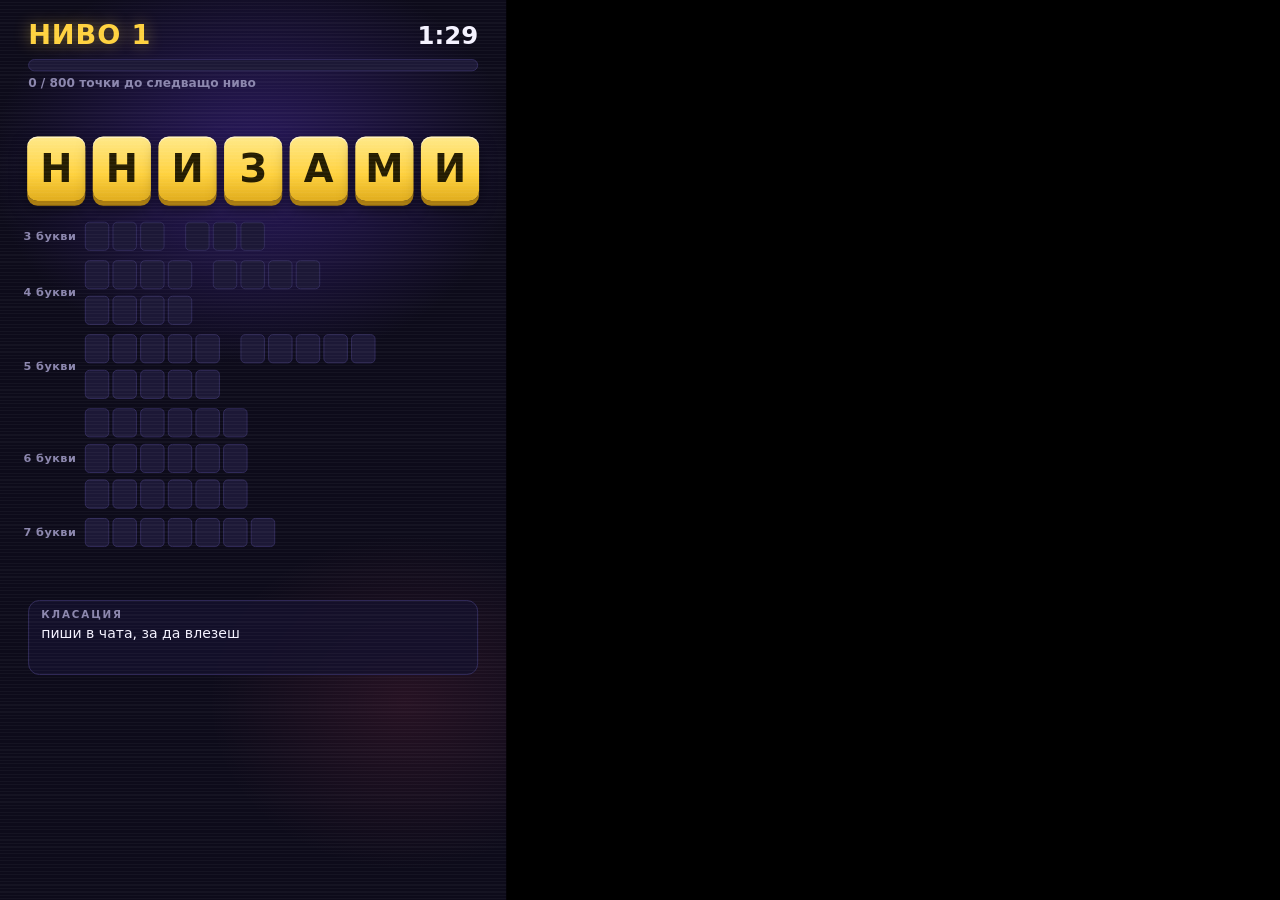
==== game/index.html @ 533e3a74 "Пускане през HTTP за браузър източници, които не приемат файлов път OBS има отметка "Local file" и п" ====
<!DOCTYPE html>
<html lang="bg">
<head>
<meta charset="utf-8">
<title>Думички</title>
<!-- Празна иконка: иначе браузърът иска favicon.ico и оставя 404 в
     конзолата, а точно там се гледа при проверка на чата. -->
<link rel="icon" href="data:,">
<link rel="stylesheet" href="css/overlay.css">
</head>
<body>

<div id="stage">

  <div id="header">
    <div id="level-row">
      <div id="level-name">НИВО 1</div>
      <div id="timer">1:30</div>
    </div>
    <div id="progress-track"><div id="progress-fill"></div></div>
    <div id="progress-label"></div>
  </div>

  <div id="stack"></div>

  <div id="streak">
    <div id="streak-count">0</div>
    <div id="streak-label">ПОРЕДИЦА</div>
  </div>

  <div id="slots"></div>

  <div id="ticker"></div>

  <div id="board">
    <div id="board-title">КЛАСАЦИЯ</div>
    <div id="board-content"></div>
  </div>

  <!-- Паузата между нивата -->
  <section id="intermission">
    <div id="confetti"></div>

    <div id="im-headline">КРАЙ НА</div>
    <div id="im-level">НИВО 1</div>

    <div class="im-panel">
      <h2 id="im-level-title">ТОП 5 ЗА НИВОТО</h2>
      <div id="im-level-rows"></div>
    </div>

    <div class="im-panel second">
      <h2>ОБЩО ОТ НАЧАЛОТО</h2>
      <div id="im-total-rows"></div>
    </div>

    <div id="im-countdown">следващо ниво след <b id="im-seconds">10</b></div>
  </section>

  <div id="flyers"></div>

  <div id="safe-area">
    <div class="zone bottom">интерфейсът на TikTok</div>
    <div class="zone rail">лента</div>
  </div>

</div>

<!-- Данни и ядро -->
<script src="config.js"></script>
<script src="data/dictionary.js"></script>
<script src="js/core/normalize.js"></script>
<script src="js/core/shlyokavitsa.js"></script>
<script src="js/core/dictionary.js"></script>
<script src="js/core/stack.js"></script>
<script src="js/core/round.js"></script>

<!-- Чат -->
<script src="js/chat/chat.js"></script>
<script src="js/chat/adapter-tikfinity.js"></script>
<script src="js/chat/adapter-tiktoklive.js"></script>
<script src="js/chat/adapter-mock.js"></script>

<!-- Игра и интерфейс -->
<script src="js/game/leaderboard.js"></script>
<script src="js/game/game.js"></script>
<script src="js/ui/audio.js"></script>
<script src="js/ui/overlay.js"></script>
<script src="js/ui/intermission.js"></script>

<script>
(function () {
  "use strict";

  var cfg = window.DUMICHKI_CONFIG;

  // Адресът може да пренастрои източника, без да се пипа config.js -
  // удобно е за проба: index.html?source=mock
  var params = new URLSearchParams(location.search);
  ["source", "host"].forEach(function (key) {
    if (params.get(key)) { cfg.chat[key] = params.get(key); }
  });
  if (params.get("port")) { cfg.chat.port = Number(params.get("port")); }
  if (params.get("debug")) { cfg.chat.debug = true; }
  if (params.get("safe")) { cfg.showSafeArea = true; }
  if (params.get("mute")) { cfg.audio.enabled = false; }

  var dict = new Dumichki.Dictionary(DUMICHKI_DATA);
  var game = new Dumichki.Game(dict, cfg);

  var sounds = new Dumichki.Sounds(cfg).load([
    "word", "hint", "shuffle", "level-up", "round-end", "round-clear", "countdown"
  ]);

  new Dumichki.Overlay(game, cfg, sounds).bind();
  new Dumichki.Intermission(game, cfg, sounds).bind();

  var chat = Dumichki.Chat.create({
    source: cfg.chat.source,
    host: cfg.chat.host,
    port: cfg.chat.port,
    debug: cfg.chat.debug,
    // Мнимият чат пита играта какво още се търси.
    mockWords: function () { return game.remaining(); }
  });

  chat.on("message", function (event) {
    game.handleChat(event);
  });

  chat.on("status", function (event) {
    console.log("[чат] " + event.state + " — " + event.source +
      (event.detail ? " (" + event.detail + ")" : ""));
  });

  game.start();
  chat.connect();

  // За ръчна проверка от конзолата: chat.say("иван", "яко")
  window.game = game;
  window.chat = chat;
})();
</script>
</body>
</html>
---- game/css/overlay.css ----
/* Думички - вертикален overlay 1080x1920.
 *
 * Зоните са премерени спрямо това, което TikTok закрива:
 *   долните ~480 px  - коментари и бутони
 *   дясната лента    - профил, сърца, споделяне (горе-долу от 40% до 85%)
 * Затова нищо важно не слиза под 1440 px и нищо не се лепи за десния ръб
 * в средната височина.
 *
 *   40 - 210     ниво, прогрес, таймер
 *   250 - 470    стойката
 *   500 - 1160   слотовете с думите   <- най-важната зона
 *   1180 - 1260  лента с последните познати
 *   1280 - 1440  класация
 *   под 1440     нищо
 */

* { margin: 0; padding: 0; box-sizing: border-box; }

html, body {
  width: 100%; height: 100%;
  overflow: hidden;
  background: #000;
}

#stage {
  position: absolute;
  top: 0; left: 0;
  width: 1080px; height: 1920px;
  transform-origin: top left;
  font-family: var(--font);
  color: var(--text);
  background:
    radial-gradient(900px 700px at 50% 18%, var(--bg-glow) 0%, transparent 62%),
    radial-gradient(700px 600px at 80% 78%, rgba(255, 77, 109, 0.10) 0%, transparent 60%),
    var(--bg);
  overflow: hidden;
}

/* Леко зърно, за да не изглежда градиентът като найлон. */
#stage::after {
  content: "";
  position: absolute; inset: 0;
  pointer-events: none;
  opacity: 0.035;
  background-image: repeating-linear-gradient(
    0deg, #fff 0 1px, transparent 1px 3px);
}

/* --- Горе: ниво, прогрес, таймер ---------------------------------------- */

#header {
  position: absolute;
  top: 40px; left: 60px; right: 60px;
  height: 170px;
}

#level-row {
  display: flex;
  align-items: baseline;
  justify-content: space-between;
}

#level-name {
  font-size: 58px;
  font-weight: 800;
  letter-spacing: 2px;
  color: var(--accent);
  text-shadow: 0 0 34px rgba(255, 210, 63, 0.45);
}

#timer {
  font-size: 52px;
  font-weight: 800;
  font-variant-numeric: tabular-nums;
  color: var(--text);
}
#timer.low {
  color: var(--hot);
  animation: pulse-soft 0.85s ease-in-out infinite;
}

#progress-track {
  position: relative;
  margin-top: 18px;
  height: 26px;
  border-radius: 13px;
  background: var(--slot);
  border: 2px solid var(--slot-edge);
  overflow: hidden;
}

#progress-fill {
  height: 100%;
  width: 0;
  border-radius: 13px;
  background: linear-gradient(90deg, var(--accent) 0%, var(--accent-soft) 100%);
  box-shadow: 0 0 26px rgba(255, 210, 63, 0.55);
  transition: width 0.45s cubic-bezier(0.22, 1, 0.36, 1);
}

#progress-label {
  margin-top: 10px;
  font-size: 26px;
  font-weight: 600;
  color: var(--dim);
}

/* --- Стойката ------------------------------------------------------------ */

#stack {
  position: absolute;
  top: 250px; left: 0; right: 0;
  height: 220px;
  display: flex;
  justify-content: center;
  align-items: center;
  gap: 16px;
}

.tile {
  width: 124px; height: 138px;
  display: flex;
  align-items: center;
  justify-content: center;
  font-size: 82px;
  font-weight: 800;
  color: #241c00;
  background: linear-gradient(180deg, var(--accent-soft) 0%, var(--accent) 58%, #e0ac1c 100%);
  border-radius: 22px;
  box-shadow:
    0 10px 0 #a97c10,
    0 16px 34px rgba(0, 0, 0, 0.5),
    inset 0 3px 0 rgba(255, 255, 255, 0.6);
  /* Разбъркването мести плочките между тези позиции. */
  transition: transform 0.5s cubic-bezier(0.34, 1.4, 0.5, 1);
}

.tile.dimmed {
  opacity: 0.35;
  transform: scale(0.94);
}

/* --- Слотовете с думите -------------------------------------------------- */

/* Дясната колона е оставена празна за брояча на поредицата. */
#slots {
  position: absolute;
  top: 500px; left: 50px; right: 210px;
  height: 640px;
  display: flex;
  flex-direction: column;
  /* Групите са от три до пет според рунда - центрирането държи блока в
     средата на екрана, вместо да оставя дупка отдолу. */
  justify-content: center;
  gap: 20px;
}

.group {
  display: flex;
  align-items: center;
  gap: 18px;
}

.group-label {
  flex: 0 0 104px;
  text-align: right;
  white-space: nowrap;
  font-size: 24px;
  font-weight: 700;
  color: var(--dim);
  letter-spacing: 1px;
}

/* Разстоянието между две думи е много по-голямо от това между буквите -
   иначе "АКО ЕТО КОЕ" се чете като една дума. */
.group-words {
  display: flex;
  flex-wrap: wrap;
  gap: 14px 44px;
}

.word {
  position: relative;
  display: flex;
  gap: 7px;
}

.box {
  width: 52px; height: 62px;
  display: flex;
  align-items: center;
  justify-content: center;
  font-size: 34px;
  font-weight: 800;
  color: transparent;
  background: var(--slot);
  border: 2px solid var(--slot-edge);
  border-radius: 10px;
}

/* Буква, дадена като намек - видима, но не празнува. */
.box.hinted {
  color: var(--dim);
  border-color: var(--dim);
  border-style: dashed;
}

.box.filled {
  color: #05230f;
  background: linear-gradient(180deg, #8df0ae 0%, var(--success) 100%);
  border-color: #2f9c58;
  box-shadow: 0 0 20px rgba(74, 222, 128, 0.4);
}

.box.pop {
  animation: box-pop 0.42s cubic-bezier(0.3, 1.6, 0.45, 1);
}

/* Думите, които никой не позна - показват се в края на рунда. */
.box.missed {
  color: #6f6a8e;
  background: #16132c;
  border-color: #2a2450;
}

.word-owner {
  position: absolute;
  left: 50%;
  top: -34px;
  transform: translateX(-50%);
  white-space: nowrap;
  font-size: 25px;
  font-weight: 700;
  color: var(--success);
  text-shadow: 0 2px 10px rgba(0, 0, 0, 0.8);
  animation: owner-life 3s ease-out forwards;
  pointer-events: none;
}

/* --- Броячът на поредицата ----------------------------------------------- */

/* Вдясно от слотовете, но над лентата на TikTok, която тръгва към 40%
   височина. Не се качва при стойката - там плочките стигат до ръба. */
#streak {
  position: absolute;
  top: 508px; right: 24px;
  width: 162px;
  text-align: center;
  opacity: 0;
  transform: scale(0.7);
  transition: opacity 0.3s ease, transform 0.3s cubic-bezier(0.34, 1.5, 0.5, 1);
}
#streak.on { opacity: 1; transform: scale(1); }

#streak-count {
  font-size: 76px;
  font-weight: 800;
  line-height: 1;
  color: var(--hot);
  text-shadow: 0 0 30px rgba(255, 77, 109, 0.6);
}
#streak-label {
  font-size: 22px;
  font-weight: 700;
  letter-spacing: 3px;
  color: var(--dim);
}
#streak.bump #streak-count { animation: streak-bump 0.45s cubic-bezier(0.3, 1.7, 0.4, 1); }

/* --- Лентата с последните познати ---------------------------------------- */

#ticker {
  position: absolute;
  top: 1168px; left: 60px; right: 60px;
  height: 72px;
  display: flex;
  align-items: center;
  gap: 12px;
  overflow: hidden;
}

.ticker-item {
  display: flex;
  align-items: baseline;
  gap: 9px;
  padding: 9px 18px;
  background: var(--panel);
  border: 2px solid var(--slot-edge);
  border-radius: 999px;
  font-size: 25px;
  white-space: nowrap;
  animation: ticker-in 0.4s cubic-bezier(0.3, 1.4, 0.5, 1);
}
.ticker-item b { color: var(--success); font-weight: 800; }
.ticker-item span { color: var(--dim); }

/* --- Класацията по време на игра ----------------------------------------- */

#board {
  position: absolute;
  top: 1280px; left: 60px; right: 60px;
  height: 160px;
  padding: 16px 26px;
  background: var(--panel);
  border: 2px solid var(--slot-edge);
  border-radius: 24px;
}

#board-title {
  font-size: 22px;
  font-weight: 700;
  letter-spacing: 4px;
  color: var(--dim);
  margin-bottom: 8px;
}

.board-row {
  display: flex;
  align-items: baseline;
  gap: 14px;
  font-size: 30px;
  line-height: 1.42;
}
.board-row .pos { width: 40px; font-weight: 800; color: var(--accent); }
.board-row .who { flex: 1; overflow: hidden; text-overflow: ellipsis; white-space: nowrap; }
.board-row .pts { font-weight: 800; font-variant-numeric: tabular-nums; }

/* --- Паузата между нивата ------------------------------------------------ */

#intermission {
  position: absolute;
  inset: 0;
  z-index: 40;
  display: none;
  flex-direction: column;
  align-items: center;
  padding: 150px 70px 0;
  background:
    radial-gradient(760px 620px at 50% 30%, rgba(60, 36, 130, 0.96) 0%, rgba(13, 11, 26, 0.98) 62%),
    rgba(13, 11, 26, 0.97);
}
#intermission.on { display: flex; animation: fade-in 0.45s ease; }

/* Всичко освен конфетите стои над тях. */
#im-headline, #im-level, .im-panel, #im-countdown { position: relative; z-index: 1; }

#im-headline {
  font-size: 40px;
  font-weight: 700;
  letter-spacing: 7px;
  color: var(--dim);
}
#im-level {
  font-size: 104px;
  font-weight: 800;
  color: var(--accent);
  text-shadow: 0 0 50px rgba(255, 210, 63, 0.5);
  margin-bottom: 44px;
}

.im-panel {
  width: 100%;
  padding: 30px 40px 34px;
  background: rgba(16, 12, 38, 0.9);
  border: 3px solid var(--slot-edge);
  border-radius: 30px;
  margin-bottom: 34px;
  animation: panel-in 0.55s cubic-bezier(0.22, 1, 0.36, 1) backwards;
}

/* Общата класация е тази, за която се играе през цялото време - да личи
   от пръв поглед коя от двете таблици е тя. */
.im-panel.second {
  animation-delay: 0.16s;
  border-color: rgba(255, 210, 63, 0.55);
  background: rgba(30, 20, 54, 0.92);
  box-shadow: 0 0 60px rgba(255, 210, 63, 0.12);
}

.im-panel h2 {
  font-size: 32px;
  font-weight: 800;
  letter-spacing: 5px;
  color: var(--dim);
  margin-bottom: 18px;
}
.im-panel.second h2 { color: var(--accent); }

.im-row {
  display: flex;
  align-items: center;
  gap: 18px;
  font-size: 38px;
  line-height: 1.62;
  animation: row-in 0.4s ease backwards;
}
.im-row .pos {
  width: 56px;
  font-weight: 800;
  color: var(--accent);
}
.im-row .who {
  flex: 1;
  overflow: hidden;
  text-overflow: ellipsis;
  white-space: nowrap;
}
.im-row .pts {
  font-weight: 800;
  font-variant-numeric: tabular-nums;
  min-width: 130px;
  text-align: right;
}
.im-row .move {
  width: 158px;
  font-size: 24px;
  font-weight: 700;
  text-align: right;
  white-space: nowrap;
}
.im-row .move.up { color: var(--success); }
.im-row .move.new { color: var(--hot); }
.im-row .move.same { color: var(--dim); }

/* Първото място свети малко повече. */
.im-row.first .who, .im-row.first .pts { color: var(--accent-soft); }

.im-empty {
  font-size: 30px;
  color: var(--dim);
  padding: 10px 0 4px;
}

#im-countdown {
  margin-top: 6px;
  font-size: 33px;
  font-weight: 700;
  color: var(--dim);
}
#im-countdown b {
  font-size: 46px;
  color: var(--text);
  font-variant-numeric: tabular-nums;
}

/* --- Слоеве за анимации --------------------------------------------------- */

#flyers { position: absolute; inset: 0; pointer-events: none; z-index: 30; }

.flyer {
  position: absolute;
  display: flex;
  align-items: center;
  justify-content: center;
  font-size: 60px;
  font-weight: 800;
  color: #241c00;
  background: linear-gradient(180deg, var(--accent-soft) 0%, var(--accent) 100%);
  border-radius: 14px;
  box-shadow: 0 8px 26px rgba(0, 0, 0, 0.5);
  will-change: transform;
}

/* Конфетите живеят вътре в паузата и минават ЗАД панелите - иначе точно в
   момента, в който зрителят търси името си, го закриват. */
#confetti { position: absolute; inset: 0; pointer-events: none; z-index: 0; overflow: hidden; }
.confetto {
  position: absolute;
  width: 16px; height: 26px;
  border-radius: 3px;
  will-change: transform, opacity;
}

/* Границите на това, което TikTok закрива - само за нагласяне на кадъра. */
#safe-area { position: absolute; inset: 0; pointer-events: none; z-index: 60; display: none; }
#safe-area.on { display: block; }
#safe-area .zone {
  position: absolute;
  border: 3px dashed rgba(255, 77, 109, 0.75);
  background: rgba(255, 77, 109, 0.09);
  color: #ff8a8a;
  font-size: 24px;
  font-weight: 700;
  padding: 8px 14px;
}
#safe-area .bottom { left: 0; right: 0; bottom: 0; height: 480px; }
#safe-area .rail { right: 0; top: 768px; bottom: 288px; width: 190px; }

/* --- Тресене на екрана ---------------------------------------------------- */

#stage.shake { animation: shake 0.42s cubic-bezier(0.36, 0.07, 0.19, 0.97); }

/* --- Ключови кадри -------------------------------------------------------- */

@keyframes box-pop {
  0%   { transform: scale(0.55); }
  55%  { transform: scale(1.22); }
  100% { transform: scale(1); }
}

@keyframes owner-life {
  0%   { opacity: 0; transform: translateX(-50%) translateY(12px) scale(0.8); }
  12%  { opacity: 1; transform: translateX(-50%) translateY(0) scale(1.06); }
  22%  { transform: translateX(-50%) translateY(0) scale(1); }
  72%  { opacity: 1; }
  100% { opacity: 0; transform: translateX(-50%) translateY(-16px); }
}

@keyframes streak-bump {
  0%   { transform: scale(1); }
  40%  { transform: scale(1.38); }
  100% { transform: scale(1); }
}

@keyframes pulse-soft {
  0%, 100% { opacity: 1; }
  50%      { opacity: 0.55; }
}

@keyframes ticker-in {
  from { opacity: 0; transform: translateX(-22px) scale(0.9); }
  to   { opacity: 1; transform: none; }
}

@keyframes fade-in {
  from { opacity: 0; }
  to   { opacity: 1; }
}

@keyframes panel-in {
  from { opacity: 0; transform: translateY(46px) scale(0.97); }
  to   { opacity: 1; transform: none; }
}

@keyframes row-in {
  from { opacity: 0; transform: translateX(-26px); }
  to   { opacity: 1; transform: none; }
}

@keyframes shake {
  10%, 90% { transform: var(--stage-scale) translate(-5px, 2px); }
  20%, 80% { transform: var(--stage-scale) translate(8px, -3px); }
  30%, 50%, 70% { transform: var(--stage-scale) translate(-12px, 4px); }
  40%, 60% { transform: var(--stage-scale) translate(12px, -4px); }
}
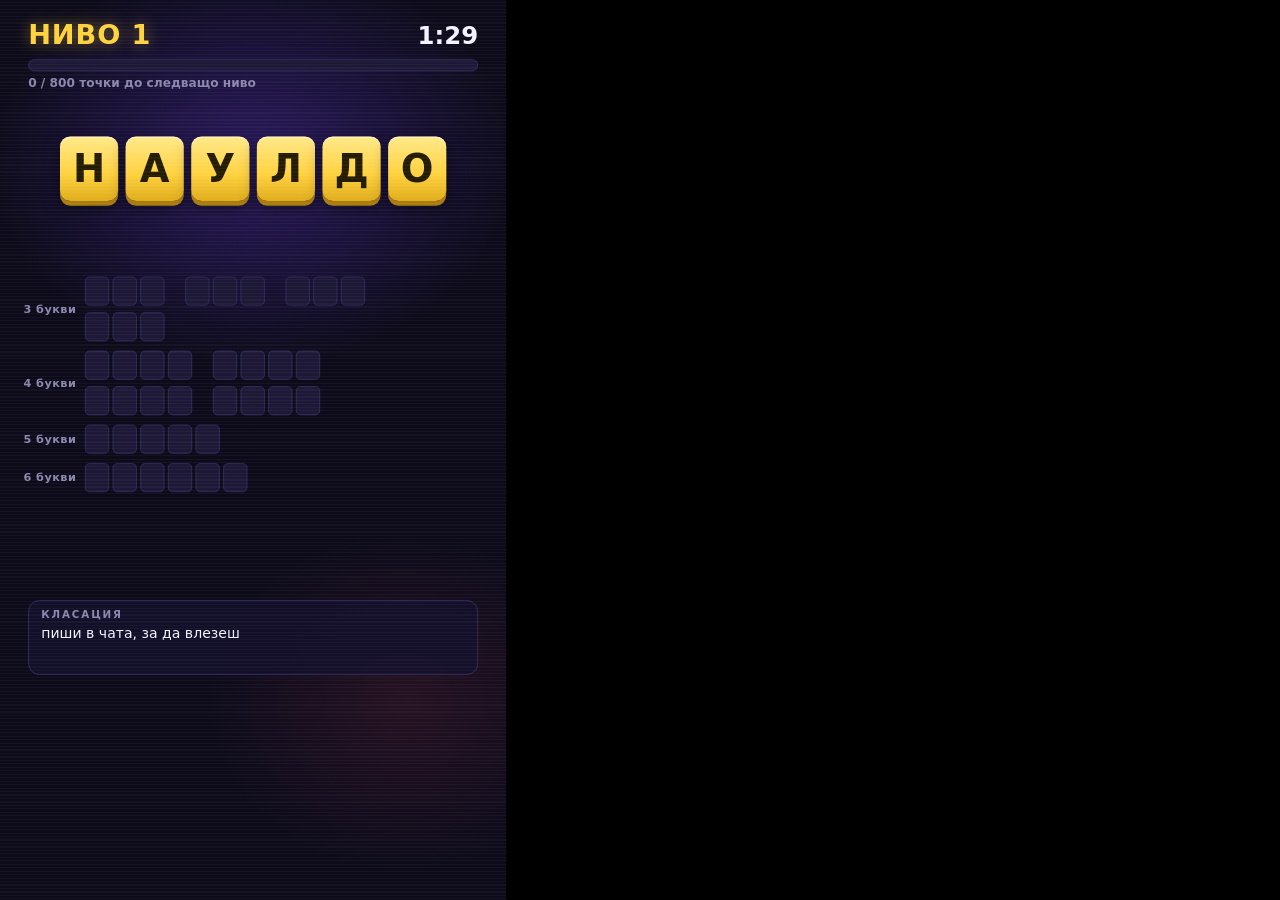
==== commit 5faa7391: "Етап 5: конфигурация с проверка преди старт config.js е единственият файл за пипане и вече покрива в" ====
--- a/game/index.html
+++ b/game/index.html
@@ -64,6 +64,8 @@
     <div class="zone rail">лента</div>
   </div>
 
+  <div id="fatal"></div>
+
 </div>
 
 <!-- Данни и ядро -->
@@ -82,6 +84,7 @@
 <script src="js/chat/adapter-mock.js"></script>
 
 <!-- Игра и интерфейс -->
+<script src="js/config-check.js"></script>
 <script src="js/game/leaderboard.js"></script>
 <script src="js/game/game.js"></script>
 <script src="js/ui/audio.js"></script>
@@ -104,6 +107,11 @@
   if (params.get("debug")) { cfg.chat.debug = true; }
   if (params.get("safe")) { cfg.showSafeArea = true; }
   if (params.get("mute")) { cfg.audio.enabled = false; }
+
+  // Конфигурацията се проверява преди всичко останало: по-добре обяснение
+  // на екрана, отколкото празен overlay насред стрийм.
+  var verdict = Dumichki.checkConfig(cfg, DUMICHKI_DATA, Dumichki.Chat.sources());
+  if (Dumichki.reportConfig(verdict)) { return; }
 
   var dict = new Dumichki.Dictionary(DUMICHKI_DATA);
   var game = new Dumichki.Game(dict, cfg);
--- a/game/css/overlay.css
+++ b/game/css/overlay.css
@@ -471,6 +471,36 @@
   will-change: transform, opacity;
 }
 
+/* Спираща грешка в конфигурацията. По-добре обяснение на екрана, отколкото
+   черен overlay, за който разбираш чак на живо. */
+#fatal {
+  position: absolute;
+  inset: 90px 70px auto 70px;
+  z-index: 70;
+  display: none;
+  padding: 44px 48px;
+  background: rgba(40, 12, 22, 0.97);
+  border: 4px solid var(--hot);
+  border-radius: 28px;
+}
+#fatal.on { display: block; }
+#fatal h1 {
+  font-size: 46px;
+  color: var(--hot);
+  margin-bottom: 24px;
+}
+#fatal p {
+  font-size: 30px;
+  line-height: 1.5;
+  margin-bottom: 18px;
+  white-space: pre-wrap;
+}
+#fatal .hint {
+  margin-top: 28px;
+  font-size: 26px;
+  color: var(--dim);
+}
+
 /* Границите на това, което TikTok закрива - само за нагласяне на кадъра. */
 #safe-area { position: absolute; inset: 0; pointer-events: none; z-index: 60; display: none; }
 #safe-area.on { display: block; }
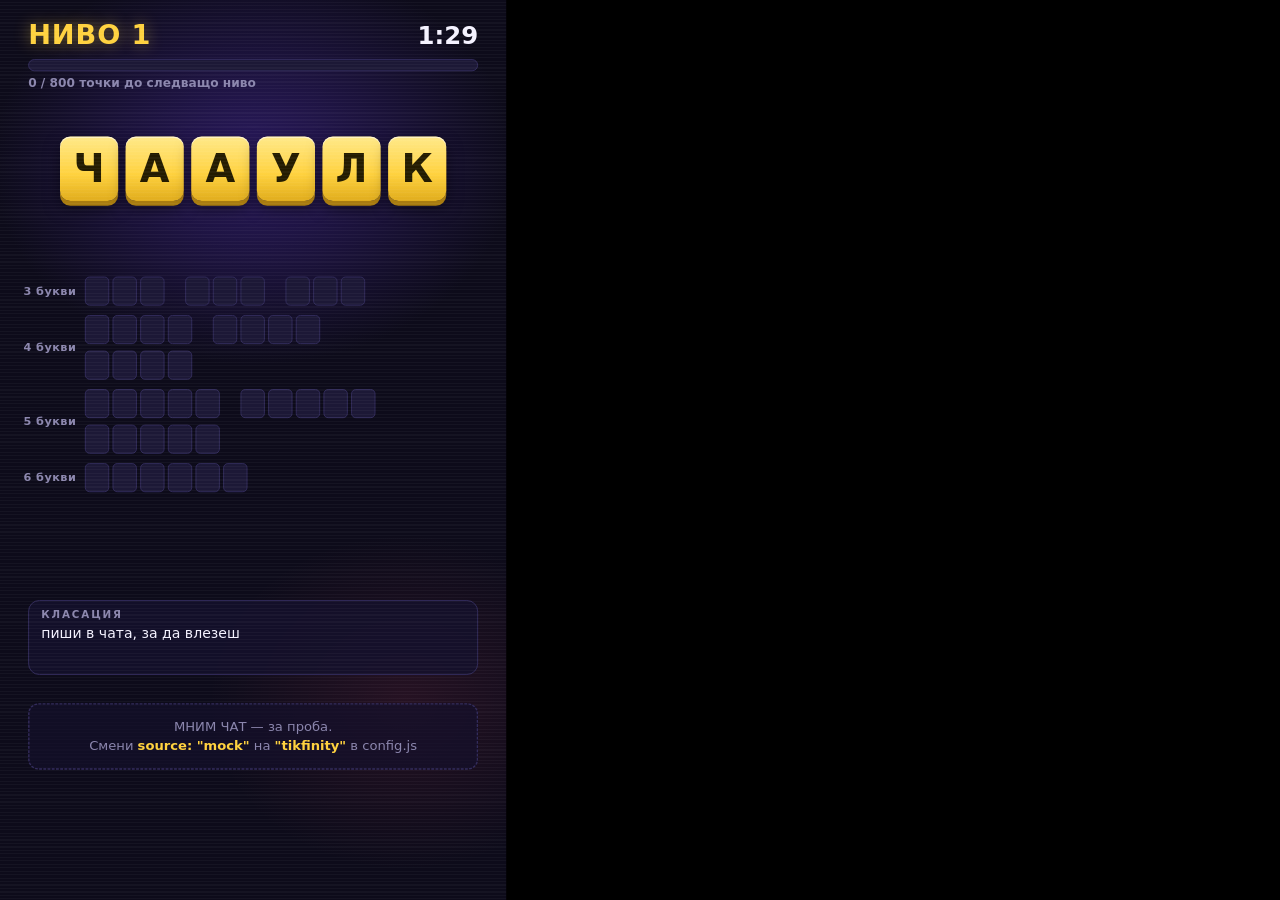
==== commit 28bf5e2f: "Да си личи, че мнимият чат е мним, и имената да се четат Играта тръгва с мним чат по подразбиране и " ====
--- a/game/index.html
+++ b/game/index.html
@@ -65,6 +65,14 @@
   </div>
 
   <div id="fatal"></div>
+
+  <!-- Показва се само при мним чат, за да не се чуди човек защо някакви
+       непознати имена познават думи сами. Стои в зоната, която TikTok
+       закрива - вижда се при проба, не се вижда на стрийм. -->
+  <div id="demo-badge">
+    МНИМ ЧАТ — за проба.<br>
+    Смени <b>source: "mock"</b> на <b>"tikfinity"</b> в config.js
+  </div>
 
 </div>
 
@@ -141,6 +149,12 @@
       (event.detail ? " (" + event.detail + ")" : ""));
   });
 
+  if (cfg.chat.source === "mock") {
+    document.getElementById("demo-badge").classList.add("on");
+    console.log("[игра] мним чат — зрителите са измислени. " +
+      "Смени source на \"tikfinity\" в config.js за истински чат.");
+  }
+
   game.start();
   chat.connect();
 
--- a/game/css/overlay.css
+++ b/game/css/overlay.css
@@ -223,16 +223,23 @@
   border-color: #2a2450;
 }
 
+/* Името на позналия. Редовете с думи са близо един до друг, затова
+   надписът пада върху думата от горния ред - фонът и z-index-ът го правят
+   четим, вместо да се слива с кутийките отдолу. */
 .word-owner {
   position: absolute;
   left: 50%;
-  top: -34px;
+  top: -36px;
+  z-index: 5;
   transform: translateX(-50%);
   white-space: nowrap;
-  font-size: 25px;
+  padding: 3px 12px;
+  border-radius: 999px;
+  font-size: 24px;
   font-weight: 700;
   color: var(--success);
-  text-shadow: 0 2px 10px rgba(0, 0, 0, 0.8);
+  background: rgba(9, 7, 20, 0.94);
+  border: 2px solid rgba(74, 222, 128, 0.5);
   animation: owner-life 3s ease-out forwards;
   pointer-events: none;
 }
@@ -471,6 +478,25 @@
   will-change: transform, opacity;
 }
 
+/* Надпис "мним чат". Нарочно е под 1440 px - в зоната, която TikTok
+   закрива. Виждаш го, докато пробваш; зрителите не го виждат. */
+#demo-badge {
+  position: absolute;
+  top: 1500px; left: 60px; right: 60px;
+  z-index: 50;
+  display: none;
+  padding: 26px 30px;
+  text-align: center;
+  font-size: 28px;
+  line-height: 1.5;
+  color: var(--dim);
+  background: rgba(20, 16, 44, 0.7);
+  border: 3px dashed var(--slot-edge);
+  border-radius: 22px;
+}
+#demo-badge.on { display: block; }
+#demo-badge b { color: var(--accent); }
+
 /* Спираща грешка в конфигурацията. По-добре обяснение на екрана, отколкото
    черен overlay, за който разбираш чак на живо. */
 #fatal {
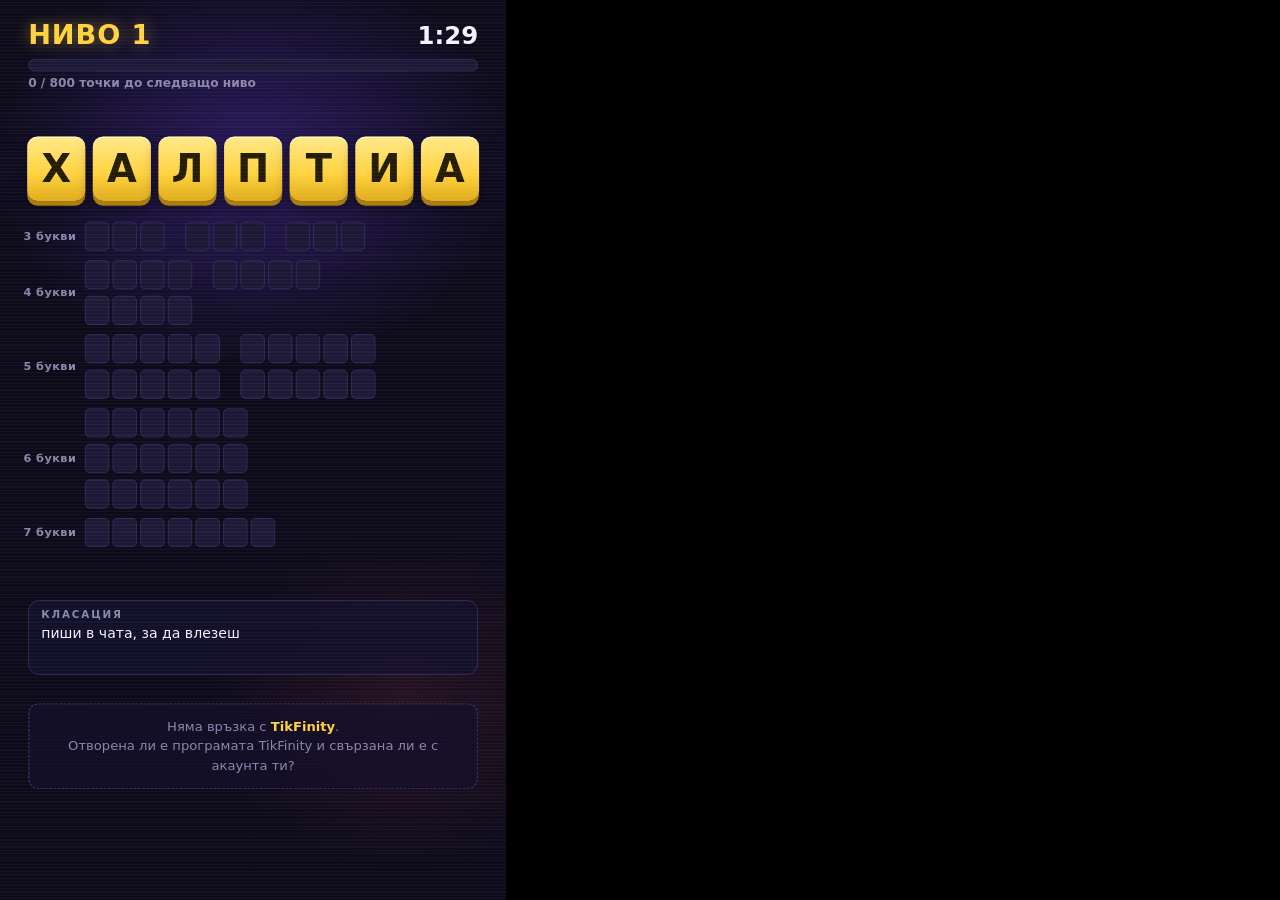
==== commit 0c6e079c: "Играта чете от TikFinity по подразбиране source вече е "tikfinity", не "mock" - за да не се налага д" ====
--- a/game/index.html
+++ b/game/index.html
@@ -66,13 +66,10 @@
 
   <div id="fatal"></div>
 
-  <!-- Показва се само при мним чат, за да не се чуди човек защо някакви
-       непознати имена познават думи сами. Стои в зоната, която TikTok
-       закрива - вижда се при проба, не се вижда на стрийм. -->
-  <div id="demo-badge">
-    МНИМ ЧАТ — за проба.<br>
-    Смени <b>source: "mock"</b> на <b>"tikfinity"</b> в config.js
-  </div>
+  <!-- Казва какво става с чата: мним ли е, или няма връзка. Стои в зоната,
+       която TikTok закрива - виждаш го, докато нагласяш, зрителите не.
+       Изчезва, щом връзката се вдигне. -->
+  <div id="status-note"></div>
 
 </div>
 
@@ -144,16 +141,36 @@
     game.handleChat(event);
   });
 
+  // Бележката долу казва защо нищо не се случва - иначе играта изглежда
+  // жива, но мъртва, и се чудиш дали е счупена.
+  var note = document.getElementById("status-note");
+  function showNote(html) {
+    note.innerHTML = html;
+    note.classList.add("on");
+  }
+
+  var isMock = cfg.chat.source === "mock";
+  if (isMock) {
+    showNote('МНИМ ЧАТ — зрителите са измислени.<br>' +
+      'За истински чат смени <b>source</b> на <b>"tikfinity"</b> в config.js');
+    console.log("[игра] мним чат — зрителите са измислени.");
+  }
+
   chat.on("status", function (event) {
     console.log("[чат] " + event.state + " — " + event.source +
       (event.detail ? " (" + event.detail + ")" : ""));
+    if (isMock) { return; }
+
+    if (event.state === "connected") {
+      note.classList.remove("on");
+    } else if (event.state !== "connecting") {
+      var name = chat.adapter.label || cfg.chat.source;
+      showNote("Няма връзка с <b>" + name + "</b>.<br>" +
+        (cfg.chat.source === "tikfinity"
+          ? "Отворена ли е програмата TikFinity и свързана ли е с акаунта ти?"
+          : "Върви ли мостът bridge/tiktok_bridge.py?"));
+    }
   });
-
-  if (cfg.chat.source === "mock") {
-    document.getElementById("demo-badge").classList.add("on");
-    console.log("[игра] мним чат — зрителите са измислени. " +
-      "Смени source на \"tikfinity\" в config.js за истински чат.");
-  }
 
   game.start();
   chat.connect();
--- a/game/css/overlay.css
+++ b/game/css/overlay.css
@@ -478,9 +478,9 @@
   will-change: transform, opacity;
 }
 
-/* Надпис "мним чат". Нарочно е под 1440 px - в зоната, която TikTok
-   закрива. Виждаш го, докато пробваш; зрителите не го виждат. */
-#demo-badge {
+/* Бележка за състоянието на чата. Нарочно е под 1440 px - в зоната, която
+   TikTok закрива. Виждаш я, докато нагласяш; зрителите не я виждат. */
+#status-note {
   position: absolute;
   top: 1500px; left: 60px; right: 60px;
   z-index: 50;
@@ -494,8 +494,8 @@
   border: 3px dashed var(--slot-edge);
   border-radius: 22px;
 }
-#demo-badge.on { display: block; }
-#demo-badge b { color: var(--accent); }
+#status-note.on { display: block; }
+#status-note b { color: var(--accent); }
 
 /* Спираща грешка в конфигурацията. По-добре обяснение на екрана, отколкото
    черен overlay, за който разбираш чак на живо. */
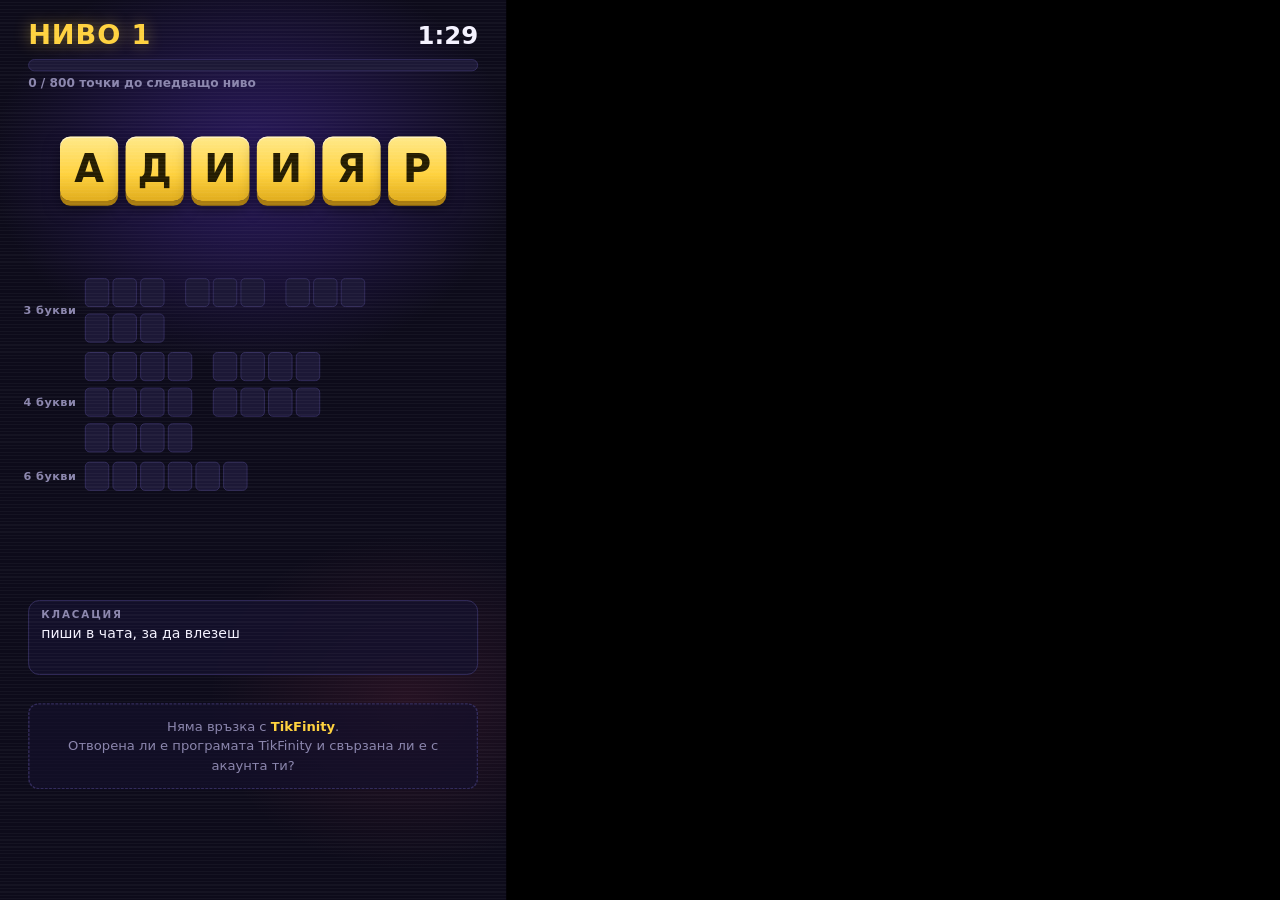
==== commit a3874857: "Преглед на кода: екраниране на данните от чата и четири по-малки поправки Най-важното: лентата с пос" ====
--- a/game/index.html
+++ b/game/index.html
@@ -76,6 +76,7 @@
 <!-- Данни и ядро -->
 <script src="config.js"></script>
 <script src="data/dictionary.js"></script>
+<script src="js/core/escape.js"></script>
 <script src="js/core/normalize.js"></script>
 <script src="js/core/shlyokavitsa.js"></script>
 <script src="js/core/dictionary.js"></script>
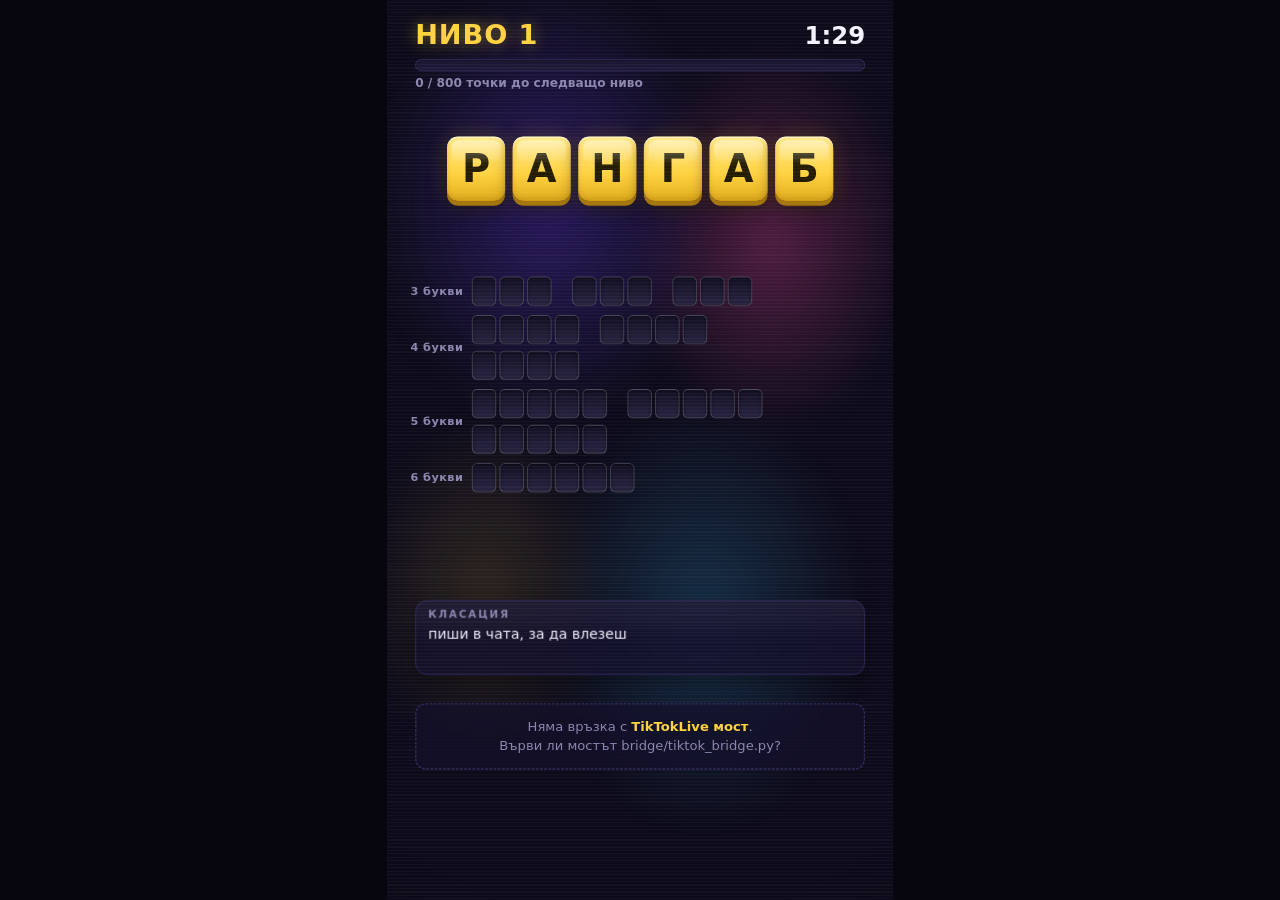
==== commit 25935cc5: "По-хубав фон, четими слотове и центриране на сцената Фонът беше плосък тъмен правоъгълник с два град" ====
--- a/game/index.html
+++ b/game/index.html
@@ -153,7 +153,7 @@
   var isMock = cfg.chat.source === "mock";
   if (isMock) {
     showNote('МНИМ ЧАТ — зрителите са измислени.<br>' +
-      'За истински чат смени <b>source</b> на <b>"tikfinity"</b> в config.js');
+      'За истински чат пусни <b>2-ПУСНИ-МОСТА.bat</b>, после <b>3-ПУСНИ-ИГРАТА.bat</b>');
     console.log("[игра] мним чат — зрителите са измислени.");
   }
 
--- a/game/css/overlay.css
+++ b/game/css/overlay.css
@@ -19,7 +19,10 @@
 html, body {
   width: 100%; height: 100%;
   overflow: hidden;
-  background: #000;
+  /* Не черно: когато прозорецът не е 9:16, остатъкът трябва да изглежда
+     като част от оформлението, а не като изгаснал екран. В OBS при
+     1080x1920 остатък няма изобщо. */
+  background: #07060f;
 }
 
 #stage {
@@ -29,21 +32,52 @@
   transform-origin: top left;
   font-family: var(--font);
   color: var(--text);
+  background: var(--bg);
+  overflow: hidden;
+}
+
+/*
+ * Фонът е на три слоя: цветни петна, които бавно се движат, тъмнина по
+ * краищата и фино зърно. Поотделно всяко е дреболия; заедно правят
+ * разликата между "тъмен правоъгълник" и "нещо, което е приятно да гледаш
+ * половин час".
+ */
+#stage::before {
+  content: "";
+  position: absolute;
+  inset: -25%;
+  pointer-events: none;
   background:
-    radial-gradient(900px 700px at 50% 18%, var(--bg-glow) 0%, transparent 62%),
-    radial-gradient(700px 600px at 80% 78%, rgba(255, 77, 109, 0.10) 0%, transparent 60%),
-    var(--bg);
-  overflow: hidden;
-}
-
-/* Леко зърно, за да не изглежда градиентът като найлон. */
+    radial-gradient(closest-side, var(--bg-glow), transparent 72%)
+      18% 16% / 62% 46% no-repeat,
+    radial-gradient(closest-side, rgba(236, 72, 153, 0.30), transparent 72%)
+      86% 24% / 52% 40% no-repeat,
+    radial-gradient(closest-side, rgba(56, 189, 248, 0.20), transparent 72%)
+      70% 72% / 58% 44% no-repeat,
+    radial-gradient(closest-side, rgba(255, 210, 63, 0.13), transparent 72%)
+      12% 66% / 46% 36% no-repeat;
+  filter: blur(26px);
+  animation: aurora 32s ease-in-out infinite alternate;
+}
+
+/*
+ * Тъмнина по краищата и фино зърно. Този слой е НАД съдържанието, затова
+ * тъмнината започва чак след 58% от радиуса - иначе би сивнала челото и
+ * слотовете, а те трябва да се четат от телефон.
+ */
 #stage::after {
   content: "";
   position: absolute; inset: 0;
   pointer-events: none;
-  opacity: 0.035;
-  background-image: repeating-linear-gradient(
-    0deg, #fff 0 1px, transparent 1px 3px);
+  background:
+    radial-gradient(145% 95% at 50% 44%, transparent 62%, rgba(4, 3, 12, 0.45) 100%),
+    repeating-linear-gradient(0deg, rgba(255, 255, 255, 0.035) 0 1px, transparent 1px 3px);
+}
+
+@keyframes aurora {
+  0%   { transform: translate(0, 0) scale(1); }
+  50%  { transform: translate(2.5%, -2%) scale(1.07); }
+  100% { transform: translate(-2%, 2.5%) scale(1.03); }
 }
 
 /* --- Горе: ниво, прогрес, таймер ---------------------------------------- */
@@ -86,6 +120,7 @@
   border-radius: 13px;
   background: var(--slot);
   border: 2px solid var(--slot-edge);
+  box-shadow: inset 0 2px 6px rgba(0, 0, 0, 0.5);
   overflow: hidden;
 }
 
@@ -126,13 +161,27 @@
   font-weight: 800;
   color: #241c00;
   background: linear-gradient(180deg, var(--accent-soft) 0%, var(--accent) 58%, #e0ac1c 100%);
-  border-radius: 22px;
+  position: relative;
+  border-radius: 24px;
   box-shadow:
-    0 10px 0 #a97c10,
-    0 16px 34px rgba(0, 0, 0, 0.5),
-    inset 0 3px 0 rgba(255, 255, 255, 0.6);
+    0 10px 0 #a5760d,
+    0 18px 40px rgba(0, 0, 0, 0.55),
+    0 0 46px rgba(255, 210, 63, 0.22),
+    inset 0 3px 0 rgba(255, 255, 255, 0.72),
+    inset 0 -6px 12px rgba(150, 100, 0, 0.28);
   /* Разбъркването мести плочките между тези позиции. */
   transition: transform 0.5s cubic-bezier(0.34, 1.4, 0.5, 1);
+}
+
+/* Стъклен отблясък по горната половина - плочката спира да е плосък цвят. */
+.tile::after {
+  content: "";
+  position: absolute;
+  left: 8%; right: 8%; top: 6%;
+  height: 38%;
+  border-radius: 16px 16px 40% 40%;
+  background: linear-gradient(180deg, rgba(255, 255, 255, 0.42), transparent);
+  pointer-events: none;
 }
 
 .tile.dimmed {
@@ -193,9 +242,15 @@
   font-size: 34px;
   font-weight: 800;
   color: transparent;
-  background: var(--slot);
-  border: 2px solid var(--slot-edge);
-  border-radius: 10px;
+  /* Празната кутийка трябва да се вижда от телефон - зрителят брои по нея
+     колко букви търси. Затова светъл кант върху тъмна вътрешност, а не
+     тъмно върху тъмно. */
+  background: linear-gradient(180deg, rgba(0, 0, 0, 0.32), rgba(255, 255, 255, 0.05)), var(--slot);
+  border: 2px solid rgba(255, 255, 255, 0.17);
+  border-radius: 11px;
+  box-shadow:
+    inset 0 2px 7px rgba(0, 0, 0, 0.5),
+    0 1px 0 rgba(255, 255, 255, 0.06);
 }
 
 /* Буква, дадена като намек - видима, но не празнува. */
@@ -206,10 +261,12 @@
 }
 
 .box.filled {
-  color: #05230f;
-  background: linear-gradient(180deg, #8df0ae 0%, var(--success) 100%);
+  color: #04220e;
+  background: linear-gradient(180deg, #a6f7c2 0%, var(--success) 62%, #2fae63 100%);
   border-color: #2f9c58;
-  box-shadow: 0 0 20px rgba(74, 222, 128, 0.4);
+  box-shadow:
+    0 0 26px rgba(74, 222, 128, 0.45),
+    inset 0 2px 0 rgba(255, 255, 255, 0.55);
 }
 
 .box.pop {
@@ -294,6 +351,8 @@
   background: var(--panel);
   border: 2px solid var(--slot-edge);
   border-radius: 999px;
+  box-shadow: 0 6px 18px rgba(0, 0, 0, 0.35);
+  backdrop-filter: blur(6px);
   font-size: 25px;
   white-space: nowrap;
   animation: ticker-in 0.4s cubic-bezier(0.3, 1.4, 0.5, 1);
@@ -308,9 +367,15 @@
   top: 1280px; left: 60px; right: 60px;
   height: 160px;
   padding: 16px 26px;
-  background: var(--panel);
+  background:
+    linear-gradient(180deg, rgba(255, 255, 255, 0.05), transparent 55%),
+    var(--panel);
   border: 2px solid var(--slot-edge);
-  border-radius: 24px;
+  border-radius: 26px;
+  box-shadow:
+    0 12px 34px rgba(0, 0, 0, 0.4),
+    inset 0 1px 0 rgba(255, 255, 255, 0.08);
+  backdrop-filter: blur(6px);
 }
 
 #board-title {
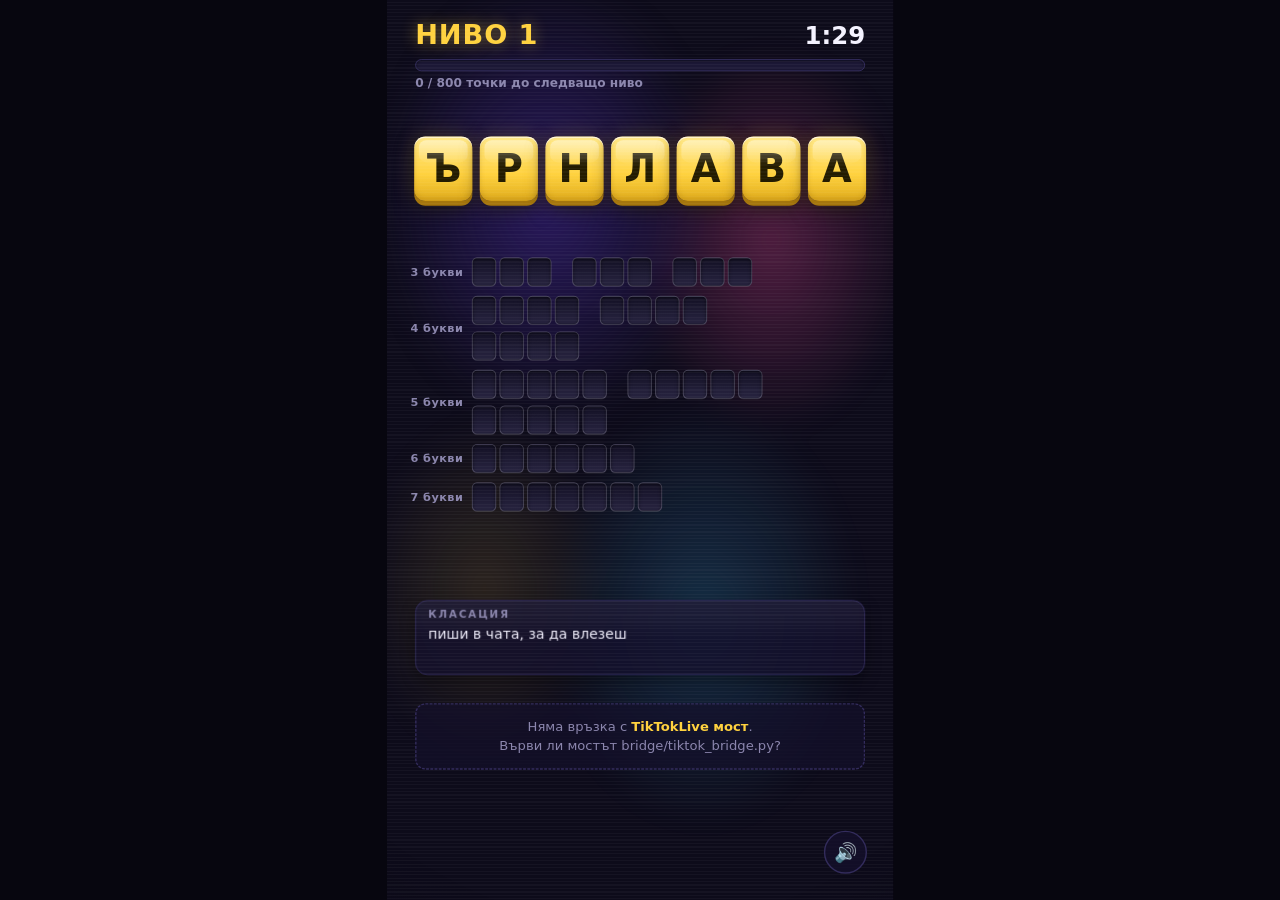
==== commit 703e1810: "По-топли звуци и бутонче за изключването им Звуците бяха синусоиди с два обертона - чисти, но плоски" ====
--- a/game/index.html
+++ b/game/index.html
@@ -71,6 +71,10 @@
        Изчезва, щом връзката се вдигне. -->
   <div id="status-note"></div>
 
+  <!-- Звук вкл./изкл. Стои под 1440 px, в зоната, която TikTok закрива -
+       ти го виждаш и натискаш, зрителите не го виждат. Работи и с M. -->
+  <button id="mute-btn" type="button" title="Звук — клавиш M">🔊</button>
+
 </div>
 
 <!-- Данни и ядро -->
@@ -173,12 +177,49 @@
     }
   });
 
+  /*
+   * Звукът: бутонче долу вдясно плюс клавиш M. Изборът се помни между
+   * презарежданията - иначе всяко обновяване на browser source-а го
+   * връща обратно.
+   */
+  var muteBtn = document.getElementById("mute-btn");
+  var STORE_KEY = "dumichki.audio";
+
+  function applyAudio(on, remember) {
+    sounds.setEnabled(on);
+    muteBtn.textContent = on ? "🔊" : "🔇";
+    muteBtn.classList.toggle("off", !on);
+    muteBtn.title = (on ? "Звукът е включен" : "Звукът е изключен") + " — клавиш M";
+    if (remember) {
+      try { localStorage.setItem(STORE_KEY, on ? "1" : "0"); } catch (err) { /* тихо */ }
+    }
+  }
+
+  // ?mute=1 в адреса е изрична заповед и бие запомненото.
+  var stored = null;
+  if (!params.get("mute")) {
+    try { stored = localStorage.getItem(STORE_KEY); } catch (err) { /* тихо */ }
+  }
+  applyAudio(stored === null ? cfg.audio.enabled : stored === "1", false);
+
+  muteBtn.addEventListener("click", function () {
+    applyAudio(!sounds.enabled, true);
+  });
+
+  document.addEventListener("keydown", function (event) {
+    // Латинско m и кирилско м - и двете, за да не зависи от подредбата.
+    if ("mMмМ".indexOf(event.key) !== -1) {
+      applyAudio(!sounds.enabled, true);
+    }
+  });
+
   game.start();
   chat.connect();
 
   // За ръчна проверка от конзолата: chat.say("иван", "яко")
   window.game = game;
   window.chat = chat;
+  window.dumichkiSounds = sounds;
 })();
 </script>
 </body>
--- a/game/css/overlay.css
+++ b/game/css/overlay.css
@@ -562,6 +562,32 @@
 #status-note.on { display: block; }
 #status-note b { color: var(--accent); }
 
+/* Бутонът за звука. Малък и в закритата зона - за теб, не за зрителите. */
+#mute-btn {
+  position: absolute;
+  right: 56px; bottom: 56px;
+  z-index: 55;
+  width: 92px; height: 92px;
+  display: flex;
+  align-items: center;
+  justify-content: center;
+  font-size: 40px;
+  line-height: 1;
+  cursor: pointer;
+  color: var(--text);
+  background: rgba(20, 16, 44, 0.75);
+  border: 3px solid var(--slot-edge);
+  border-radius: 50%;
+  transition: transform 0.18s cubic-bezier(0.34, 1.5, 0.5, 1),
+              border-color 0.18s ease, opacity 0.18s ease;
+}
+#mute-btn:hover { transform: scale(1.08); border-color: var(--accent); }
+#mute-btn:active { transform: scale(0.94); }
+#mute-btn.off {
+  opacity: 0.55;
+  border-color: var(--hot);
+}
+
 /* Спираща грешка в конфигурацията. По-добре обяснение на екрана, отколкото
    черен overlay, за който разбираш чак на живо. */
 #fatal {
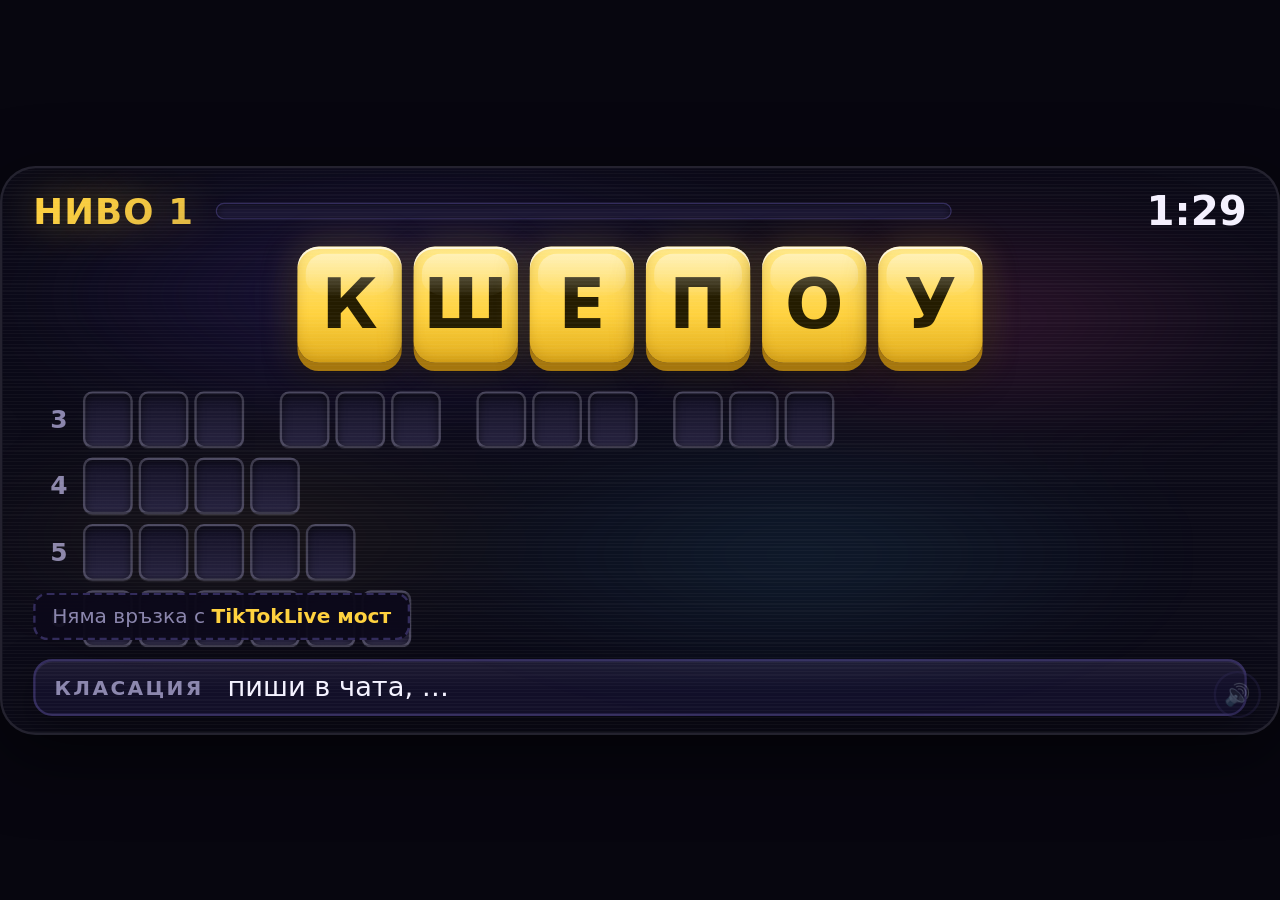
==== commit d3b3dbf1: "Подредба "лента": играта е трето нещо на екрана, не целият екран Стриймърът иска камера горе, геймпл" ====
--- a/game/index.html
+++ b/game/index.html
@@ -7,6 +7,7 @@
      конзолата, а точно там се гледа при проверка на чата. -->
 <link rel="icon" href="data:,">
 <link rel="stylesheet" href="css/overlay.css">
+<link rel="stylesheet" href="css/band.css">
 </head>
 <body>
 
@@ -19,14 +20,16 @@
     </div>
     <div id="progress-track"><div id="progress-fill"></div></div>
     <div id="progress-label"></div>
+
+    <!-- Вътре в челото, защото в лентата стои на един ред с таймера.
+         При цял екран е абсолютно позициониран и мястото му не се мени. -->
+    <div id="streak">
+      <div id="streak-count">0</div>
+      <div id="streak-label">ПОРЕДИЦА</div>
+    </div>
   </div>
 
   <div id="stack"></div>
-
-  <div id="streak">
-    <div id="streak-count">0</div>
-    <div id="streak-label">ПОРЕДИЦА</div>
-  </div>
 
   <div id="slots"></div>
 
@@ -44,14 +47,18 @@
     <div id="im-headline">КРАЙ НА</div>
     <div id="im-level">НИВО 1</div>
 
-    <div class="im-panel">
-      <h2 id="im-level-title">ТОП 5 ЗА НИВОТО</h2>
-      <div id="im-level-rows"></div>
-    </div>
-
-    <div class="im-panel second">
-      <h2>ОБЩО ОТ НАЧАЛОТО</h2>
-      <div id="im-total-rows"></div>
+    <!-- Обвивката е нужна само на лентата: там двете класации стоят една
+         до друга. При цял екран тя е прозрачна за оформлението. -->
+    <div class="im-panels">
+      <div class="im-panel">
+        <h2 id="im-level-title">ТОП 5 ЗА НИВОТО</h2>
+        <div id="im-level-rows"></div>
+      </div>
+
+      <div class="im-panel second">
+        <h2>ОБЩО ОТ НАЧАЛОТО</h2>
+        <div id="im-total-rows"></div>
+      </div>
     </div>
 
     <div id="im-countdown">следващо ниво след <b id="im-seconds">10</b></div>
@@ -114,6 +121,18 @@
     if (params.get(key)) { cfg.chat[key] = params.get(key); }
   });
   if (params.get("port")) { cfg.chat.port = Number(params.get("port")); }
+
+  // Подредбата и размерът също могат да се пробват от адреса, без да се
+  // пипа config.js:  index.html?layout=tall   или   ?h=560
+  if (params.get("layout")) {
+    cfg.layout.mode = params.get("layout");
+    if (cfg.layout.mode === "tall") {
+      cfg.layout.width = 1080;
+      cfg.layout.height = 1920;
+    }
+  }
+  if (params.get("w")) { cfg.layout.width = Number(params.get("w")); }
+  if (params.get("h")) { cfg.layout.height = Number(params.get("h")); }
   if (params.get("debug")) { cfg.chat.debug = true; }
   if (params.get("safe")) { cfg.showSafeArea = true; }
   if (params.get("mute")) { cfg.audio.enabled = false; }
@@ -130,7 +149,8 @@
     "word", "hint", "shuffle", "level-up", "round-end", "round-clear", "countdown"
   ]);
 
-  new Dumichki.Overlay(game, cfg, sounds).bind();
+  var overlay = new Dumichki.Overlay(game, cfg, sounds).bind();
+  var compact = overlay.mode === "band";
   new Dumichki.Intermission(game, cfg, sounds).bind();
 
   var chat = Dumichki.Chat.create({
@@ -156,8 +176,10 @@
 
   var isMock = cfg.chat.source === "mock";
   if (isMock) {
-    showNote('МНИМ ЧАТ — зрителите са измислени.<br>' +
-      'За истински чат пусни <b>2-ПУСНИ-МОСТА.bat</b>, после <b>3-ПУСНИ-ИГРАТА.bat</b>');
+    showNote(compact
+      ? 'ПРОБА — зрителите са измислени'
+      : 'МНИМ ЧАТ — зрителите са измислени.<br>' +
+        'За истински чат пусни <b>2-ПУСНИ-МОСТА.bat</b>, после <b>3-ПУСНИ-ИГРАТА.bat</b>');
     console.log("[игра] мним чат — зрителите са измислени.");
   }
 
@@ -170,10 +192,12 @@
       note.classList.remove("on");
     } else if (event.state !== "connecting") {
       var name = chat.adapter.label || cfg.chat.source;
-      showNote("Няма връзка с <b>" + name + "</b>.<br>" +
-        (cfg.chat.source === "tikfinity"
-          ? "Отворена ли е програмата TikFinity и свързана ли е с акаунта ти?"
-          : "Върви ли мостът bridge/tiktok_bridge.py?"));
+      showNote(compact
+        ? "Няма връзка с <b>" + name + "</b>"
+        : "Няма връзка с <b>" + name + "</b>.<br>" +
+          (cfg.chat.source === "tikfinity"
+            ? "Отворена ли е програмата TikFinity и свързана ли е с акаунта ти?"
+            : "Върви ли мостът bridge/tiktok_bridge.py?"));
     }
   });
 
--- a/game/css/overlay.css
+++ b/game/css/overlay.css
@@ -305,9 +305,11 @@
 
 /* Вдясно от слотовете, но над лентата на TikTok, която тръгва към 40%
    височина. Не се качва при стойката - там плочките стигат до ръба. */
+/* Координатите са спрямо #header, който е абсолютен: 40+468=508 отгоре и
+   60-36=24 отдясно спрямо сцената. */
 #streak {
   position: absolute;
-  top: 508px; right: 24px;
+  top: 468px; right: -36px;
   width: 162px;
   text-align: center;
   opacity: 0;
@@ -430,6 +432,10 @@
   margin-bottom: 44px;
 }
 
+/* При цял екран обвивката не участва в оформлението; лентата я ползва,
+   за да сложи двете класации една до друга. */
+.im-panels { display: contents; }
+
 .im-panel {
   width: 100%;
   padding: 30px 40px 34px;
--- a/game/css/band.css
+++ b/game/css/band.css
@@ -0,0 +1,280 @@
+/* Подредба "лента" - играта е трето нещо на екрана, под камерата и
+ * геймплея, а не целият екран.
+ *
+ * Тук всичко е на flex, не на точни координати като при високата
+ * подредба. Причината е проста: височината на лентата е настройка, а с
+ * точни координати всяка нейна промяна щеше да иска ново пренареждане.
+ * Слотовете взимат каквото остане.
+ *
+ * Числата са премерени за 1080x480. При по-висока лента слотовете растат
+ * сами; при по-ниска се свиват.
+ */
+
+#stage.band {
+  display: flex;
+  flex-direction: column;
+  gap: 10px;
+  padding: 16px 26px 14px;
+  /* Подложка, за да се чете върху какъвто и да е геймплей отзад.
+     Плътността ѝ идва от config.js. */
+  background: var(--stage-bg);
+  border-radius: 30px;
+  border: 2px solid rgba(255, 255, 255, 0.10);
+  box-shadow: 0 18px 60px rgba(0, 0, 0, 0.55);
+}
+
+/* Сиянието остава, но по-кротко - лентата е ниска и петната биха се
+   набивали повече, отколкото трябва. */
+#stage.band::before { opacity: 0.55; filter: blur(34px); }
+
+/* Без тъмнина по краищата: при ниска лента тя изяжда точно ъглите, в
+   които стоят таймерът и класацията. */
+#stage.band::after {
+  background: repeating-linear-gradient(
+    0deg, rgba(255, 255, 255, 0.03) 0 1px, transparent 1px 3px);
+}
+
+/* --- Ред 1: ниво, прогрес, поредица, таймер ------------------------------ */
+
+#stage.band #header {
+  position: static;
+  flex: 0 0 auto;
+  height: auto;
+  display: flex;
+  align-items: center;
+  gap: 18px;
+}
+
+/* Обвивката се разтваря, за да могат нивото, прогресът и таймерът да
+   застанат на един ред. Иначе нивото и таймерът остават слепени в своя
+   кутия и челото се пречупва на два реда. */
+#stage.band #level-row { display: contents; }
+
+#stage.band #level-name {
+  order: 1;
+  flex: 0 0 auto;
+  font-size: 30px;
+  letter-spacing: 1px;
+}
+#stage.band #timer {
+  order: 3;
+  flex: 0 0 auto;
+  font-size: 34px;
+}
+
+#stage.band #progress-track {
+  order: 2;
+  flex: 1 1 auto;
+  margin-top: 0;
+  height: 14px;
+  border-radius: 7px;
+  border-width: 1px;
+}
+#stage.band #progress-fill { border-radius: 7px; }
+
+/* Броят точки не се събира в лентата и без това се вижда от прогреса. */
+#stage.band #progress-label { display: none; }
+
+/* --- Ред 2: стойката ------------------------------------------------------ */
+
+#stage.band #stack {
+  position: static;
+  flex: 0 0 auto;
+  height: auto;
+  gap: 10px;
+  /* Място за надписа с името на позналия, който изскача над думата и
+     иначе се качва върху плочките. */
+  margin-bottom: 14px;
+}
+
+#stage.band .tile {
+  width: 88px; height: 98px;
+  font-size: 58px;
+  border-radius: 18px;
+  box-shadow:
+    0 7px 0 #a5760d,
+    0 12px 26px rgba(0, 0, 0, 0.5),
+    0 0 32px rgba(255, 210, 63, 0.24),
+    inset 0 2px 0 rgba(255, 255, 255, 0.72),
+    inset 0 -4px 9px rgba(150, 100, 0, 0.28);
+}
+
+/* --- Ред 3: слотовете, взимат остатъка ----------------------------------- */
+
+#stage.band #slots {
+  position: static;
+  flex: 1 1 auto;
+  height: auto;
+  min-height: 0;
+  left: auto; right: auto; top: auto;
+  gap: 8px;
+  overflow: hidden;
+}
+
+#stage.band .group { gap: 12px; }
+
+/* Само числото: "4 букви" не се събира, а кутийките и без това показват
+   колко са. */
+#stage.band .group-label {
+  flex: 0 0 30px;
+  font-size: 21px;
+}
+
+#stage.band .group-words { gap: 8px 30px; }
+
+#stage.band .word { gap: 5px; }
+
+#stage.band .box {
+  width: 42px; height: 48px;
+  font-size: 27px;
+  border-radius: 8px;
+}
+
+#stage.band .word-owner {
+  top: -30px;
+  font-size: 19px;
+  padding: 2px 9px;
+  border-width: 1px;
+}
+
+/* --- Ред 4: класацията, на един ред -------------------------------------- */
+
+#stage.band #board {
+  position: static;
+  flex: 0 0 auto;
+  height: auto;
+  /* Отдясно се пази място за бутона на звука. */
+  padding: 8px 62px 8px 16px;
+  border-radius: 16px;
+  display: flex;
+  align-items: center;
+  gap: 20px;
+  backdrop-filter: none;
+}
+
+#stage.band #board-title {
+  margin-bottom: 0;
+  font-size: 17px;
+  letter-spacing: 2px;
+  flex: 0 0 auto;
+}
+
+#stage.band #board-content {
+  display: flex;
+  gap: 26px;
+  overflow: hidden;
+}
+
+#stage.band .board-row {
+  font-size: 23px;
+  line-height: 1.2;
+  gap: 8px;
+  white-space: nowrap;
+}
+#stage.band .board-row .pos { width: auto; }
+#stage.band .board-row .who { flex: 0 1 auto; max-width: 190px; }
+
+/* Лентата с последните познати отпада - думите се виждат в слотовете, а
+   мястото е по-нужно другаде. */
+#stage.band #ticker { display: none; }
+
+/* --- Поредица ------------------------------------------------------------- */
+
+/* Поредицата става част от челото. Абсолютно позиционирана горе вдясно тя
+   падаше точно върху таймера. */
+#stage.band #streak {
+  position: static;
+  order: 3;
+  flex: 0 0 auto;
+  width: auto;
+  display: flex;
+  align-items: baseline;
+  gap: 7px;
+  /* Прозрачна, докато няма поредица, но пази мястото си - иначе таймерът
+     подскача наляво-надясно при всяко познаване. */
+  opacity: 0;
+  transform: none;
+  visibility: hidden;
+}
+#stage.band #streak.on { opacity: 1; transform: none; visibility: visible; }
+#stage.band #streak-count { font-size: 30px; }
+#stage.band #streak-label { font-size: 13px; letter-spacing: 2px; }
+#stage.band #timer { order: 4; }
+
+/* --- Паузата между нивата ------------------------------------------------- */
+
+/* Двете класации една до друга, не една под друга - в ниска лента няма
+   височина за подреждане в стълб. */
+#stage.band #intermission {
+  padding: 14px 26px;
+  border-radius: 30px;
+}
+#stage.band #im-headline { font-size: 18px; letter-spacing: 4px; }
+#stage.band #im-level { font-size: 40px; margin-bottom: 10px; }
+
+#stage.band .im-panels {
+  display: flex;
+  gap: 18px;
+  width: 100%;
+  flex: 1 1 auto;
+  min-height: 0;
+}
+#stage.band .im-panel {
+  flex: 1 1 0;
+  margin-bottom: 0;
+  padding: 10px 18px 12px;
+  border-radius: 18px;
+  border-width: 2px;
+  overflow: hidden;
+}
+#stage.band .im-panel h2 { font-size: 17px; letter-spacing: 2px; margin-bottom: 6px; }
+#stage.band .im-row { font-size: 21px; line-height: 1.42; gap: 9px; }
+#stage.band .im-row .pos { width: 26px; }
+#stage.band .im-row .pts { min-width: 60px; font-size: 20px; }
+#stage.band .im-row .move { width: 74px; font-size: 15px; }
+#stage.band .im-empty { font-size: 18px; }
+#stage.band #im-countdown { margin-top: 8px; font-size: 19px; }
+#stage.band #im-countdown b { font-size: 26px; }
+
+/* --- Дребни неща ---------------------------------------------------------- */
+
+/* В лентата няма скрита зона - всичко се вижда. Затова бутонът за звука е
+   малък и блед, докато не го посочиш. */
+#stage.band #mute-btn {
+  right: 14px; bottom: 12px;
+  width: 40px; height: 40px;
+  font-size: 18px;
+  border-width: 2px;
+  opacity: 0.3;
+}
+#stage.band #mute-btn:hover { opacity: 1; }
+#stage.band #mute-btn.off { opacity: 0.55; }
+
+/* В лентата всяко място е заето, затова бележката е един ред долу вляво,
+   точно над класацията - вижда се, но не изяжда слотовете. */
+#stage.band #status-note {
+  top: auto;
+  bottom: 78px;
+  left: 26px;
+  right: auto;
+  max-width: 620px;
+  padding: 7px 14px;
+  text-align: left;
+  font-size: 17px;
+  line-height: 1.3;
+  border-radius: 12px;
+  border-width: 2px;
+  background: rgba(12, 9, 26, 0.95);
+}
+
+#stage.band #fatal {
+  inset: 20px;
+  padding: 20px 26px;
+  border-radius: 22px;
+}
+#stage.band #fatal h1 { font-size: 26px; margin-bottom: 10px; }
+#stage.band #fatal p { font-size: 18px; margin-bottom: 8px; }
+#stage.band #fatal .hint { font-size: 16px; margin-top: 12px; }
+
+/* Зоните на TikTok важат само при цял екран. */
+#stage.band #safe-area { display: none !important; }
